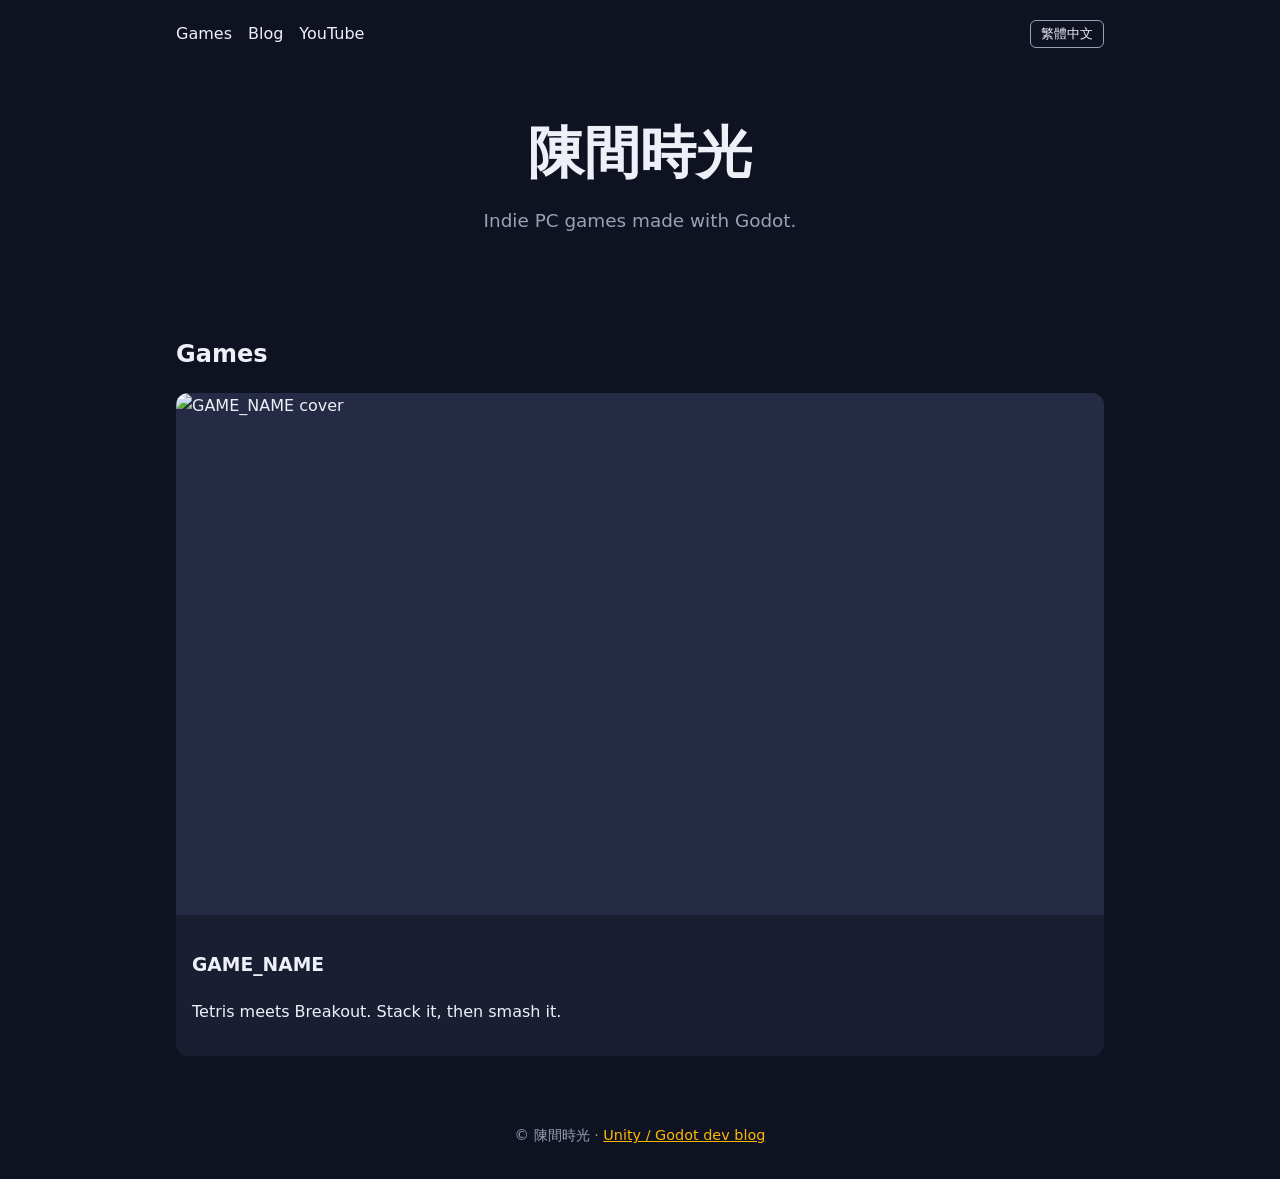
==== docs/index.html @ b1783bb7 "Add game studio landing page template Co-Authored-By: Claude Opus 5.5 <noreply@anthropic.com> Claude" ====
<!doctype html>
<html lang="en">
<head>
<meta charset="utf-8">
<meta name="viewport" content="width=device-width, initial-scale=1">
<title>陳間時光 – Indie Games</title>
<meta name="description" content="Indie PC games made with Godot by 陳間時光.">
<meta property="og:title" content="陳間時光 – Indie Games">
<meta property="og:description" content="Indie PC games made with Godot.">
<meta property="og:image" content="https://morningfungame.com/assets/cover.jpg"> <!-- TODO: 1200x630 -->
<link rel="stylesheet" href="assets/style.css">
</head>
<body>
<div class="wrap">
<header>
  <nav><a href="./">Games</a><a href="https://blog.morningfungame.com">Blog</a><a href="YOUTUBE_URL">YouTube</a></nav> <!-- TODO: YOUTUBE_URL -->
  <button id="lang" type="button">繁體中文</button>
</header>

<div class="hero">
  <h1>陳間時光</h1>
  <p data-en>Indie PC games made with Godot.</p>
  <p data-zh>使用 Godot 製作的獨立 PC 遊戲。</p>
</div>

<section>
  <h2 data-en>Games</h2><h2 data-zh>遊戲作品</h2>
  <div class="grid">
    <!-- Copy this card for every new game. Add its page under games/<slug>/ -->
    <a class="card game" href="games/game-template/">
      <img src="assets/cover.jpg" alt="GAME_NAME cover"> <!-- TODO -->
      <div>
        <h3>GAME_NAME</h3>
        <p data-en>Tetris meets Breakout. Stack it, then smash it.</p>
        <p data-zh>俄羅斯方塊結合打磚塊。堆起來，再打碎它。</p>
      </div>
    </a>
  </div>
</section>

<footer>© 陳間時光 · <a href="https://blog.morningfungame.com">Unity / Godot dev blog</a></footer>
</div>
<script src="assets/lang.js"></script>
</body>
</html>
---- docs/assets/style.css ----
:root{--bg:#0f1220;--fg:#eef0f8;--mute:#9aa0b8;--acc:#ffb703;--card:#1a1e33}
*{box-sizing:border-box}
body{margin:0;font-family:system-ui,-apple-system,"Segoe UI","Noto Sans TC",sans-serif;background:var(--bg);color:var(--fg);line-height:1.6}
a{color:var(--acc)}
.wrap{max-width:960px;margin:0 auto;padding:0 16px}
header{padding:20px 0;display:flex;justify-content:space-between;align-items:center;gap:12px}
header nav a{margin-right:16px;text-decoration:none;color:var(--fg)}
header button{background:none;border:1px solid var(--mute);color:var(--fg);border-radius:6px;padding:4px 10px;cursor:pointer}
.hero{text-align:center;padding:40px 0}
.hero h1{font-size:clamp(2rem,6vw,3.5rem);margin:0 0 8px}
.hero p{color:var(--mute);font-size:1.15rem;margin:0 auto 24px;max-width:560px}
.btn{display:inline-block;background:var(--acc);color:#111;font-weight:700;padding:12px 24px;border-radius:8px;text-decoration:none;margin:4px}
.btn.alt{background:none;color:var(--fg);border:1px solid var(--mute)}
.video{aspect-ratio:16/9;background:var(--card);border-radius:12px;overflow:hidden}
.video iframe,.video img{width:100%;height:100%;border:0;object-fit:cover}
section{padding:36px 0}
h2{margin-top:0}
.grid{display:grid;gap:16px;grid-template-columns:repeat(auto-fit,minmax(220px,1fr))}
.card{background:var(--card);border-radius:12px;padding:20px}
.card.game{padding:0;overflow:hidden;text-decoration:none;color:var(--fg)}
.card.game img{width:100%;aspect-ratio:16/9;object-fit:cover;display:block;background:#252a45}
.card.game div{padding:16px}
.shots{display:grid;gap:12px;grid-template-columns:repeat(auto-fit,minmax(260px,1fr))}
.shots img{width:100%;border-radius:8px;background:var(--card);aspect-ratio:16/9;object-fit:cover}
footer{color:var(--mute);text-align:center;padding:32px 0;font-size:.9rem}
[data-zh]{display:none}
html[lang="zh-TW"] [data-en]{display:none}
html[lang="zh-TW"] [data-zh]{display:revert}
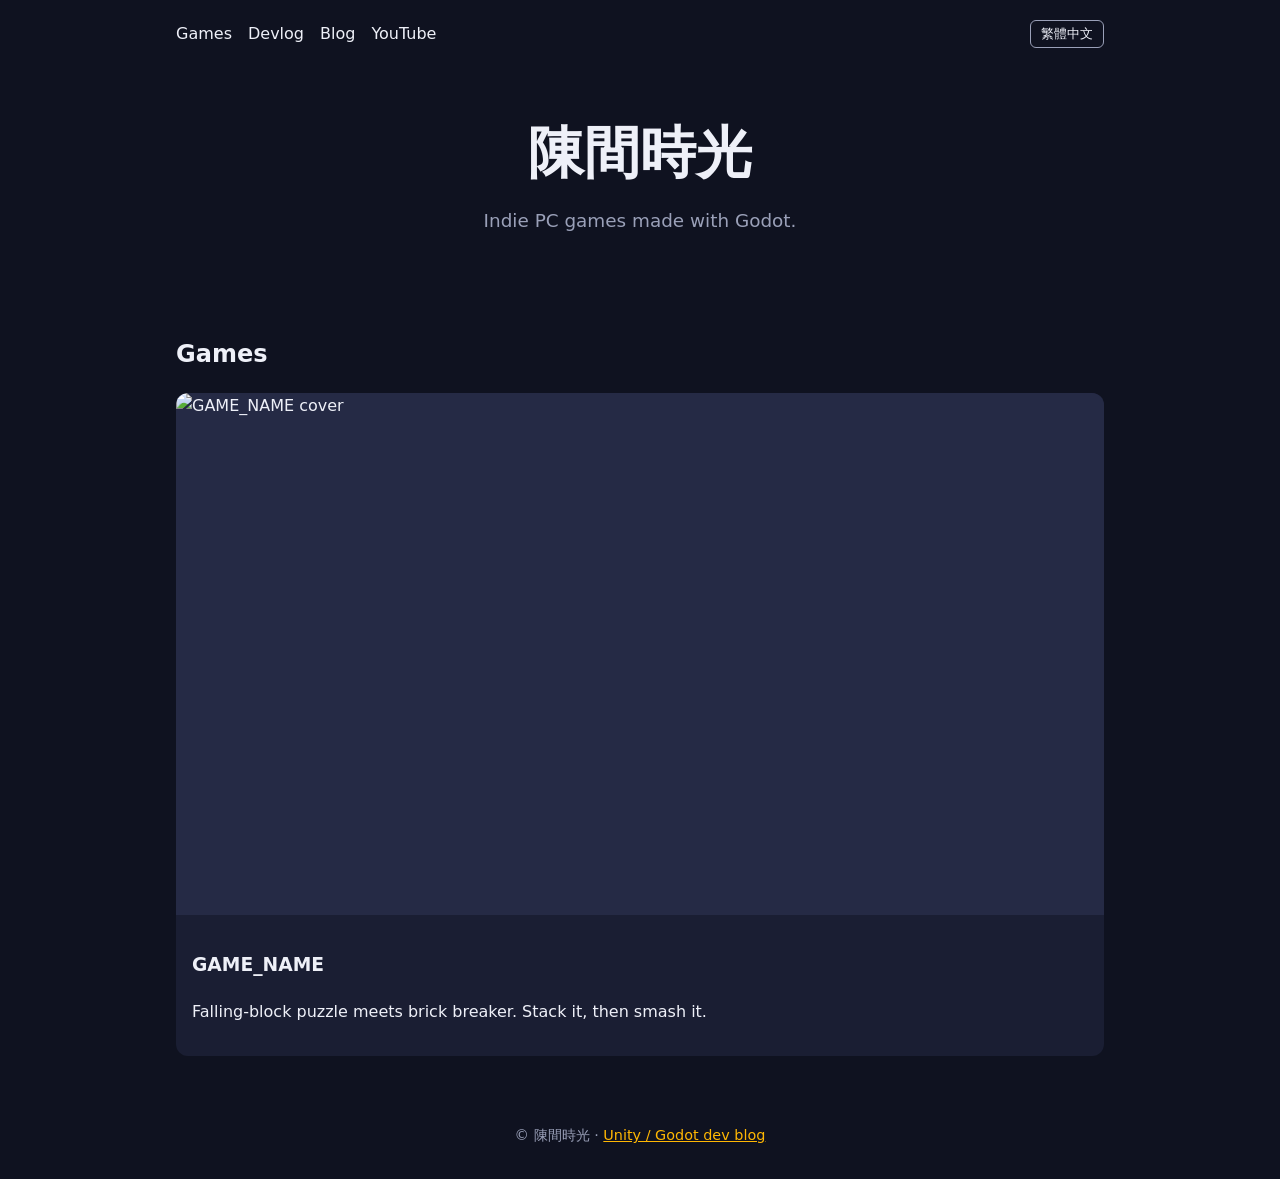
==== commit 8f60468d: "Drop Tetris wording, add devlog section, link/secret checks and repo notes Co-Authored-By: Claude Op" ====
--- a/docs/index.html
+++ b/docs/index.html
@@ -13,7 +13,7 @@
 <body>
 <div class="wrap">
 <header>
-  <nav><a href="./">Games</a><a href="https://blog.morningfungame.com">Blog</a><a href="YOUTUBE_URL">YouTube</a></nav> <!-- TODO: YOUTUBE_URL -->
+  <nav><a href="./">Games</a><a href="devlog/">Devlog</a><a href="https://blog.morningfungame.com">Blog</a><a href="YOUTUBE_URL">YouTube</a></nav> <!-- TODO: YOUTUBE_URL -->
   <button id="lang" type="button">繁體中文</button>
 </header>
 
@@ -31,8 +31,8 @@
       <img src="assets/cover.jpg" alt="GAME_NAME cover"> <!-- TODO -->
       <div>
         <h3>GAME_NAME</h3>
-        <p data-en>Tetris meets Breakout. Stack it, then smash it.</p>
-        <p data-zh>俄羅斯方塊結合打磚塊。堆起來，再打碎它。</p>
+        <p data-en>Falling-block puzzle meets brick breaker. Stack it, then smash it.</p>
+        <p data-zh>落下方塊結合打磚塊。堆起來，再打碎它。</p>
       </div>
     </a>
   </div>
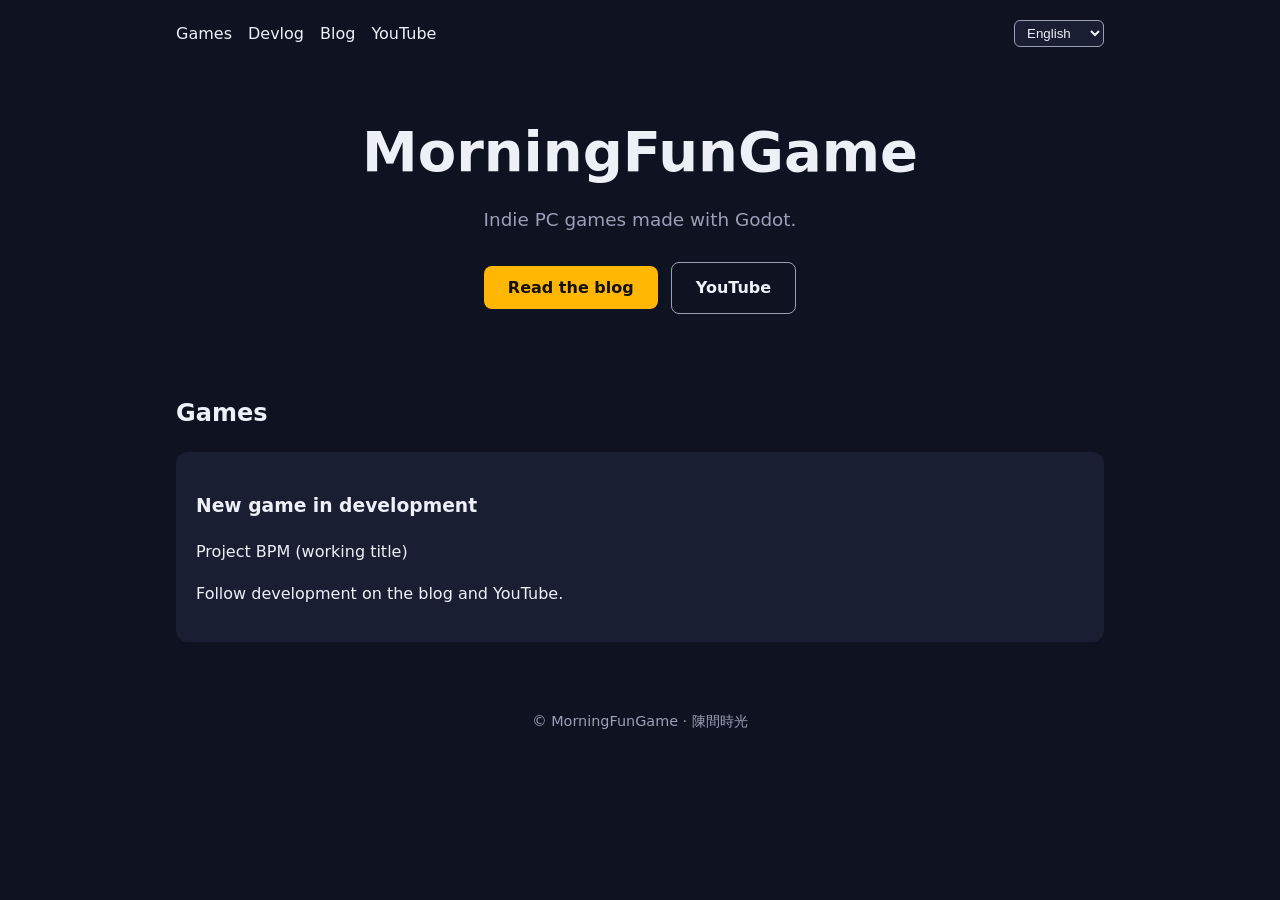
==== commit e5f9bcae: "Switch site to six languages and in-development homepage Homepage drops the unfinished game card for" ====
--- a/docs/index.html
+++ b/docs/index.html
@@ -3,42 +3,44 @@
 <head>
 <meta charset="utf-8">
 <meta name="viewport" content="width=device-width, initial-scale=1">
-<title>陳間時光 – Indie Games</title>
-<meta name="description" content="Indie PC games made with Godot by 陳間時光.">
-<meta property="og:title" content="陳間時光 – Indie Games">
+<meta http-equiv="Content-Security-Policy" content="default-src 'self'; script-src 'self'; style-src 'self'; img-src 'self' data: https://i.ytimg.com; frame-src https://www.youtube-nocookie.com; object-src 'none'; base-uri 'self'; form-action 'none'; upgrade-insecure-requests">
+<meta name="referrer" content="strict-origin-when-cross-origin">
+<title>MorningFunGame – Indie Games</title>
+<meta name="description" content="Indie PC games made with Godot by MorningFunGame (陳間時光).">
+<meta property="og:title" content="MorningFunGame – Indie Games">
 <meta property="og:description" content="Indie PC games made with Godot.">
-<meta property="og:image" content="https://morningfungame.com/assets/cover.jpg"> <!-- TODO: 1200x630 -->
 <link rel="stylesheet" href="assets/style.css">
+<link rel="icon" href="assets/favicon.svg" type="image/svg+xml">
 </head>
 <body>
 <div class="wrap">
 <header>
-  <nav><a href="./">Games</a><a href="devlog/">Devlog</a><a href="https://blog.morningfungame.com">Blog</a><a href="YOUTUBE_URL">YouTube</a></nav> <!-- TODO: YOUTUBE_URL -->
-  <button id="lang" type="button">繁體中文</button>
+  <nav><a href="./">Games</a><a href="devlog/">Devlog</a><a href="https://blog.morningfungame.com/">Blog</a><a href="https://www.youtube.com/channel/UCXWxqnjzo4q6NhQiLhQFk7g">YouTube</a></nav>
+  <select id="lang" aria-label="Language">
+    <option value="zh-TW">繁體中文</option><option value="zh-CN">简体中文</option><option value="en">English</option><option value="ru">Русский</option><option value="ja">日本語</option><option value="es">Español</option>
+  </select>
 </header>
 
 <div class="hero">
-  <h1>陳間時光</h1>
-  <p data-en>Indie PC games made with Godot.</p>
-  <p data-zh>使用 Godot 製作的獨立 PC 遊戲。</p>
+  <h1 data-l="zh-TW">陳間時光</h1><h1 data-l="zh-CN">陈间时光</h1><h1 data-l="en">MorningFunGame</h1><h1 data-l="ru">MorningFunGame</h1><h1 data-l="ja">MorningFunGame</h1><h1 data-l="es">MorningFunGame</h1>
+  <p data-l="zh-TW">使用 Godot 製作的獨立 PC 遊戲。</p><p data-l="zh-CN">使用 Godot 制作的独立 PC 游戏。</p><p data-l="en">Indie PC games made with Godot.</p><p data-l="ru">Инди-игры для ПК, созданные на Godot.</p><p data-l="ja">Godot で作るインディー PC ゲーム。</p><p data-l="es">Juegos indie para PC hechos con Godot.</p>
+  <a class="btn" href="https://blog.morningfungame.com/" data-l="zh-TW">看部落格</a><a class="btn" href="https://blog.morningfungame.com/" data-l="zh-CN">看博客</a><a class="btn" href="https://blog.morningfungame.com/" data-l="en">Read the blog</a><a class="btn" href="https://blog.morningfungame.com/" data-l="ru">Читать блог</a><a class="btn" href="https://blog.morningfungame.com/" data-l="ja">ブログを読む</a><a class="btn" href="https://blog.morningfungame.com/" data-l="es">Leer el blog</a>
+  <a class="btn alt" href="https://www.youtube.com/channel/UCXWxqnjzo4q6NhQiLhQFk7g">YouTube</a>
 </div>
 
 <section>
-  <h2 data-en>Games</h2><h2 data-zh>遊戲作品</h2>
+  <h2 data-l="zh-TW">遊戲作品</h2><h2 data-l="zh-CN">游戏作品</h2><h2 data-l="en">Games</h2><h2 data-l="ru">Игры</h2><h2 data-l="ja">ゲーム</h2><h2 data-l="es">Juegos</h2>
   <div class="grid">
-    <!-- Copy this card for every new game. Add its page under games/<slug>/ -->
-    <a class="card game" href="games/game-template/">
-      <img src="assets/cover.jpg" alt="GAME_NAME cover"> <!-- TODO -->
-      <div>
-        <h3>GAME_NAME</h3>
-        <p data-en>Falling-block puzzle meets brick breaker. Stack it, then smash it.</p>
-        <p data-zh>落下方塊結合打磚塊。堆起來，再打碎它。</p>
-      </div>
-    </a>
+    <!-- When a game is announced, replace this card with a link to games/<slug>/ -->
+    <div class="card">
+      <h3 data-l="zh-TW">新遊戲開發中</h3><h3 data-l="zh-CN">新游戏开发中</h3><h3 data-l="en">New game in development</h3><h3 data-l="ru">Новая игра в разработке</h3><h3 data-l="ja">新作ゲーム開発中</h3><h3 data-l="es">Nuevo juego en desarrollo</h3>
+      <p data-l="zh-TW">Project BPM（暫定名稱）</p><p data-l="zh-CN">Project BPM（暂定名称）</p><p data-l="en">Project BPM (working title)</p><p data-l="ru">Project BPM (рабочее название)</p><p data-l="ja">Project BPM（仮題）</p><p data-l="es">Project BPM (título provisional)</p>
+      <p data-l="zh-TW">開發進度會在部落格和 YouTube 更新。</p><p data-l="zh-CN">开发进度会在博客和 YouTube 更新。</p><p data-l="en">Follow development on the blog and YouTube.</p><p data-l="ru">Следите за разработкой в блоге и на YouTube.</p><p data-l="ja">開発の進捗はブログと YouTube で公開しています。</p><p data-l="es">Sigue el desarrollo en el blog y en YouTube.</p>
+    </div>
   </div>
 </section>
 
-<footer>© 陳間時光 · <a href="https://blog.morningfungame.com">Unity / Godot dev blog</a></footer>
+<footer>© MorningFunGame · 陳間時光</footer>
 </div>
 <script src="assets/lang.js"></script>
 </body>
--- a/docs/assets/style.css
+++ b/docs/assets/style.css
@@ -23,6 +23,6 @@
 .shots{display:grid;gap:12px;grid-template-columns:repeat(auto-fit,minmax(260px,1fr))}
 .shots img{width:100%;border-radius:8px;background:var(--card);aspect-ratio:16/9;object-fit:cover}
 footer{color:var(--mute);text-align:center;padding:32px 0;font-size:.9rem}
-[data-zh]{display:none}
-html[lang="zh-TW"] [data-en]{display:none}
-html[lang="zh-TW"] [data-zh]{display:revert}
+header select{background:var(--card);border:1px solid var(--mute);color:var(--fg);border-radius:6px;padding:4px 8px}
+[data-l]{display:none}
+html[lang="zh-TW"] [data-l="zh-TW"],html[lang="zh-CN"] [data-l="zh-CN"],html[lang="en"] [data-l="en"],html[lang="ru"] [data-l="ru"],html[lang="ja"] [data-l="ja"],html[lang="es"] [data-l="es"]{display:revert}
